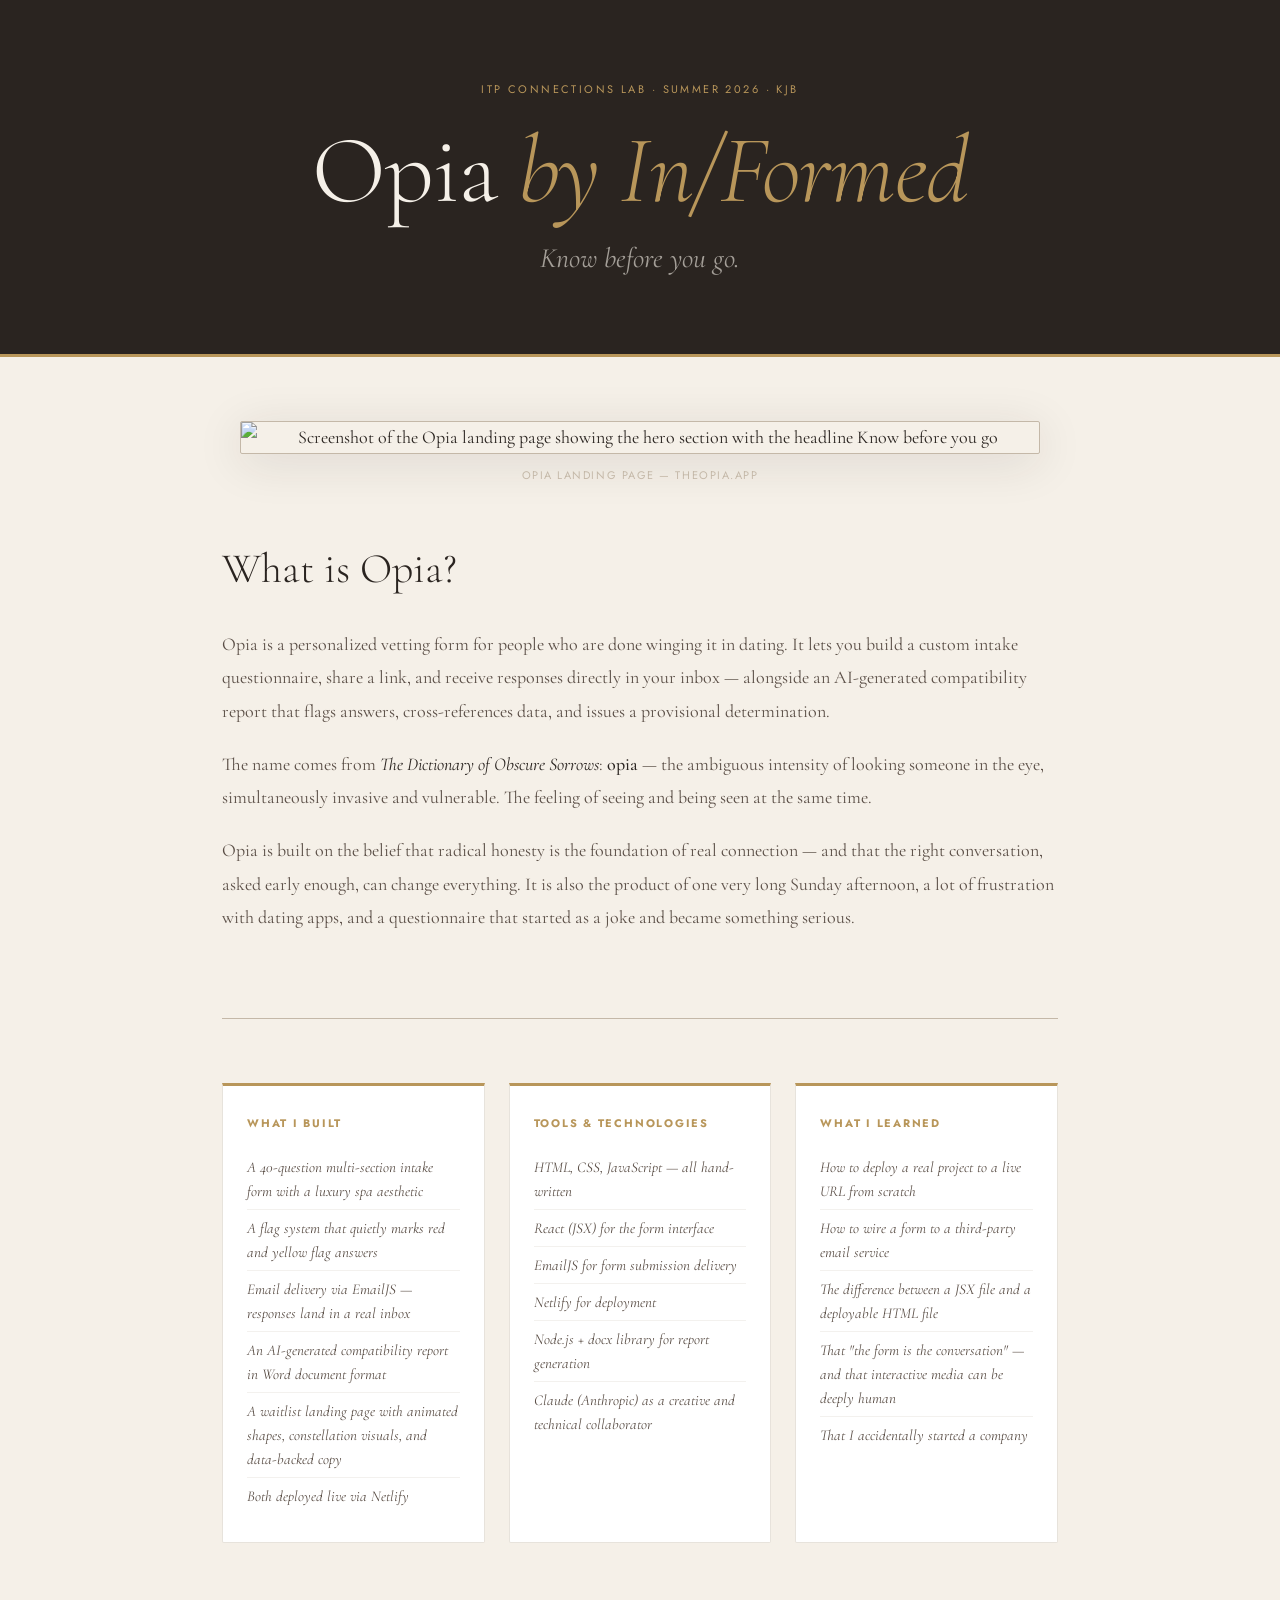
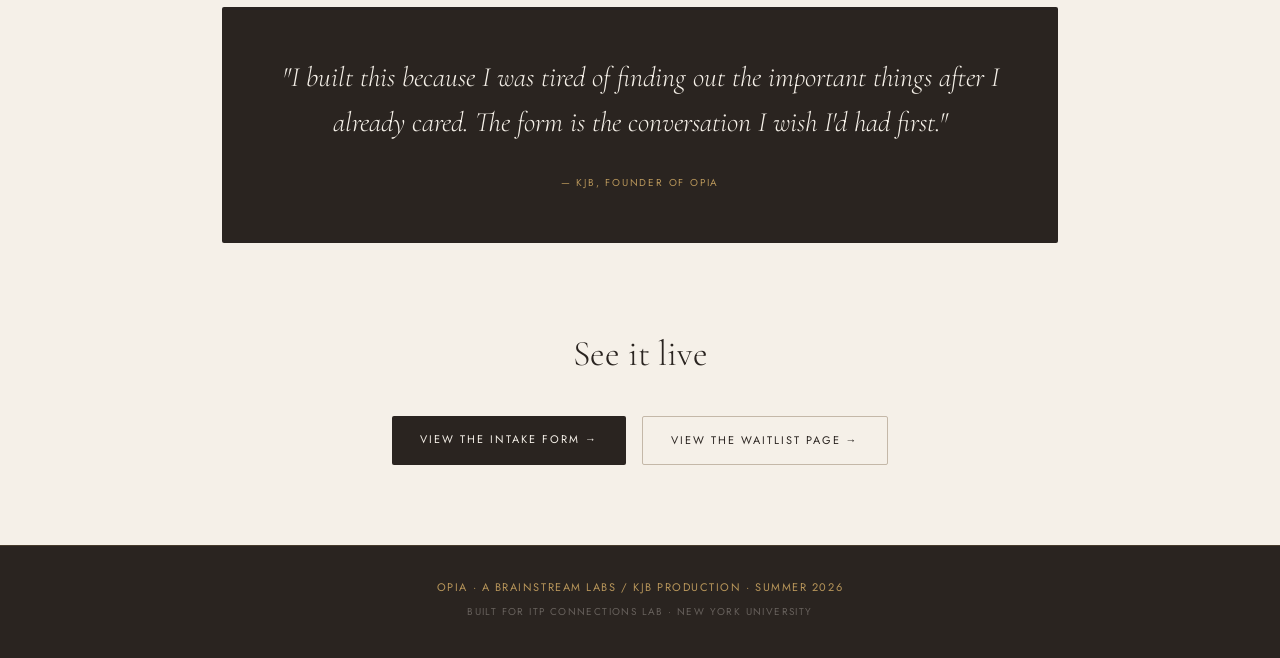
==== index.html @ a90a53f3 "Add files via upload" ====
<!DOCTYPE html>
<html lang="en">
<head>
  <meta charset="UTF-8" />
  <meta name="viewport" content="width=device-width, initial-scale=1.0" />
  <title>Opia — Project by KJB</title>
  <link rel="preconnect" href="https://fonts.googleapis.com" />
  <link href="https://fonts.googleapis.com/css2?family=Cormorant+Garamond:ital,wght@0,300;0,400;1,300;1,400&family=Jost:wght@300;400;500&display=swap" rel="stylesheet" />
  <link rel="stylesheet" href="style.css" />
</head>
<body>

  <header>
    <p class="eyebrow">ITP Connections Lab · Summer 2026 · KJB</p>
    <h1>Opia <em>by In/Formed</em></h1>
    <p class="tagline">Know before you go.</p>
  </header>

  <main>

    <section class="project-image">
      <img src="opia-screenshot.png" alt="Screenshot of the Opia landing page showing the hero section with the headline Know before you go" />
      <p class="caption">Opia landing page — theopia.app</p>
    </section>

    <section class="description">
      <h2>What is Opia?</h2>
      <p>
        Opia is a personalized vetting form for people who are done winging it in dating.
        It lets you build a custom intake questionnaire, share a link, and receive responses
        directly in your inbox — alongside an AI-generated compatibility report that flags
        answers, cross-references data, and issues a provisional determination.
      </p>
      <p>
        The name comes from <em>The Dictionary of Obscure Sorrows</em>: <strong>opia</strong> — 
        the ambiguous intensity of looking someone in the eye, simultaneously invasive and 
        vulnerable. The feeling of seeing and being seen at the same time.
      </p>
      <p>
        Opia is built on the belief that radical honesty is the foundation of real connection —
        and that the right conversation, asked early enough, can change everything.
        It is also the product of one very long Sunday afternoon, a lot of frustration with
        dating apps, and a questionnaire that started as a joke and became something serious.
      </p>
    </section>

    <section class="details">
      <div class="detail-card">
        <h3>What I built</h3>
        <ul>
          <li>A 40-question multi-section intake form with a luxury spa aesthetic</li>
          <li>A flag system that quietly marks red and yellow flag answers</li>
          <li>Email delivery via EmailJS — responses land in a real inbox</li>
          <li>An AI-generated compatibility report in Word document format</li>
          <li>A waitlist landing page with animated shapes, constellation visuals, and data-backed copy</li>
          <li>Both deployed live via Netlify</li>
        </ul>
      </div>

      <div class="detail-card">
        <h3>Tools & technologies</h3>
        <ul>
          <li>HTML, CSS, JavaScript — all hand-written</li>
          <li>React (JSX) for the form interface</li>
          <li>EmailJS for form submission delivery</li>
          <li>Netlify for deployment</li>
          <li>Node.js + docx library for report generation</li>
          <li>Claude (Anthropic) as a creative and technical collaborator</li>
        </ul>
      </div>

      <div class="detail-card">
        <h3>What I learned</h3>
        <ul>
          <li>How to deploy a real project to a live URL from scratch</li>
          <li>How to wire a form to a third-party email service</li>
          <li>The difference between a JSX file and a deployable HTML file</li>
          <li>That "the form is the conversation" — and that interactive media can be deeply human</li>
          <li>That I accidentally started a company</li>
        </ul>
      </div>
    </section>

    <section class="quote">
      <blockquote>
        "I built this because I was tired of finding out the important things
        after I already cared. The form is the conversation I wish I'd had first."
      </blockquote>
      <cite>— KJB, Founder of Opia</cite>
    </section>

    <section class="links">
      <h2>See it live</h2>
      <div class="link-row">
        <a href="https://kjbsuitorform.netlify.app/" target="_blank" class="btn">
          View the Intake Form →
        </a>
        <a href="https://getopia.app" target="_blank" class="btn btn-outline">
          View the Waitlist Page →
        </a>
      </div>
    </section>

  </main>

  <footer>
    <p>Opia · A Brainstream Labs / KJB Production · Summer 2026</p>
    <p class="footer-sub">Built for ITP Connections Lab · New York University</p>
  </footer>

</body>
</html>
---- style.css ----
/* ── OPIA — ITP Project Page ── */
/* KJB · Connections Lab · Summer 2026 */

:root {
  --cream: #F5F0E8;
  --cream-deep: #EDE5D8;
  --stone: #2A2420;
  --stone-mid: #5A4E46;
  --stone-light: #8A7E75;
  --stone-whisper: #C4B8A8;
  --gold: #B8965A;
  --rust: #9B6048;
  --sage: #6B7D6A;
}

/* ── RESET ── */
*, *::before, *::after {
  box-sizing: border-box;
  margin: 0;
  padding: 0;
}

/* ── BASE ── */
body {
  background: var(--cream);
  color: var(--stone);
  font-family: 'Cormorant Garamond', Georgia, serif;
  font-size: 18px;
  line-height: 1.7;
  -webkit-font-smoothing: antialiased;
}

/* ── HEADER ── */
header {
  background: var(--stone);
  color: var(--cream);
  padding: 80px 48px 72px;
  text-align: center;
  border-bottom: 3px solid var(--gold);
}

.eyebrow {
  font-family: 'Jost', sans-serif;
  font-size: 11px;
  letter-spacing: 0.22em;
  text-transform: uppercase;
  color: var(--gold);
  margin-bottom: 24px;
}

header h1 {
  font-family: 'Cormorant Garamond', serif;
  font-size: clamp(48px, 8vw, 96px);
  font-weight: 300;
  line-height: 1;
  letter-spacing: -0.01em;
  color: var(--cream);
  margin-bottom: 16px;
}

header h1 em {
  font-style: italic;
  color: var(--gold);
}

.tagline {
  font-family: 'Cormorant Garamond', serif;
  font-size: clamp(18px, 2.5vw, 28px);
  font-style: italic;
  color: rgba(245, 240, 232, 0.6);
}

/* ── MAIN ── */
main {
  max-width: 900px;
  margin: 0 auto;
  padding: 0 32px 80px;
}

/* ── PROJECT IMAGE ── */
.project-image {
  margin: 64px 0 48px;
  text-align: center;
}

.project-image img {
  width: 100%;
  max-width: 800px;
  border: 1px solid var(--stone-whisper);
  border-radius: 2px;
  display: block;
  margin: 0 auto 12px;
  box-shadow: 0 8px 48px rgba(42, 36, 32, 0.12);
}

.caption {
  font-family: 'Jost', sans-serif;
  font-size: 11px;
  letter-spacing: 0.14em;
  color: var(--stone-whisper);
  text-transform: uppercase;
}

/* ── DESCRIPTION ── */
.description {
  margin-bottom: 64px;
  padding-bottom: 64px;
  border-bottom: 1px solid var(--stone-whisper);
}

.description h2 {
  font-family: 'Cormorant Garamond', serif;
  font-size: clamp(28px, 4vw, 42px);
  font-weight: 300;
  color: var(--stone);
  margin-bottom: 24px;
}

.description p {
  font-size: 18px;
  line-height: 1.85;
  color: var(--stone-mid);
  margin-bottom: 20px;
}

.description p em {
  font-style: italic;
  color: var(--stone);
}

.description p strong {
  font-weight: 500;
  color: var(--stone);
}

/* ── DETAIL CARDS ── */
.details {
  display: grid;
  grid-template-columns: repeat(3, 1fr);
  gap: 24px;
  margin-bottom: 64px;
}

.detail-card {
  padding: 28px 24px;
  background: white;
  border: 1px solid rgba(196, 184, 168, 0.4);
  border-top: 3px solid var(--gold);
  border-radius: 0 0 2px 2px;
}

.detail-card h3 {
  font-family: 'Jost', sans-serif;
  font-size: 11px;
  letter-spacing: 0.16em;
  text-transform: uppercase;
  color: var(--gold);
  margin-bottom: 16px;
}

.detail-card ul {
  list-style: none;
  padding: 0;
}

.detail-card ul li {
  font-family: 'Cormorant Garamond', serif;
  font-size: 15px;
  line-height: 1.6;
  color: var(--stone-mid);
  padding: 6px 0;
  border-bottom: 1px solid rgba(196, 184, 168, 0.2);
  font-style: italic;
}

.detail-card ul li:last-child {
  border-bottom: none;
}

/* ── QUOTE ── */
.quote {
  background: var(--stone);
  padding: 48px 56px;
  margin-bottom: 64px;
  border-radius: 2px;
  text-align: center;
}

.quote blockquote {
  font-family: 'Cormorant Garamond', serif;
  font-size: clamp(20px, 2.5vw, 28px);
  font-style: italic;
  font-weight: 300;
  color: var(--cream);
  line-height: 1.6;
  margin-bottom: 20px;
}

.quote cite {
  font-family: 'Jost', sans-serif;
  font-size: 10px;
  letter-spacing: 0.18em;
  text-transform: uppercase;
  color: var(--gold);
  font-style: normal;
}

/* ── LINKS ── */
.links {
  text-align: center;
  padding-top: 16px;
}

.links h2 {
  font-family: 'Cormorant Garamond', serif;
  font-size: clamp(24px, 3.5vw, 36px);
  font-weight: 300;
  color: var(--stone);
  margin-bottom: 32px;
}

.link-row {
  display: flex;
  gap: 16px;
  justify-content: center;
  flex-wrap: wrap;
}

.btn {
  display: inline-block;
  padding: 14px 28px;
  background: var(--stone);
  color: var(--cream);
  font-family: 'Jost', sans-serif;
  font-size: 11px;
  letter-spacing: 0.18em;
  text-transform: uppercase;
  text-decoration: none;
  border-radius: 2px;
  transition: background 0.2s;
}

.btn:hover {
  background: var(--gold);
  color: var(--stone);
}

.btn-outline {
  background: transparent;
  color: var(--stone);
  border: 1px solid var(--stone-whisper);
}

.btn-outline:hover {
  background: var(--cream-deep);
  border-color: var(--gold);
  color: var(--gold);
}

/* ── FOOTER ── */
footer {
  background: var(--stone);
  color: var(--cream);
  padding: 32px 48px;
  text-align: center;
  border-top: 1px solid rgba(184, 150, 90, 0.2);
}

footer p {
  font-family: 'Jost', sans-serif;
  font-size: 11px;
  letter-spacing: 0.14em;
  color: var(--gold);
  text-transform: uppercase;
  margin-bottom: 6px;
}

.footer-sub {
  color: rgba(245, 240, 232, 0.3) !important;
  font-size: 10px !important;
}

/* ── MOBILE ── */
@media (max-width: 700px) {
  header { padding: 60px 24px 48px; }
  main { padding: 0 20px 60px; }
  .details { grid-template-columns: 1fr; }
  .quote { padding: 36px 28px; }
  .link-row { flex-direction: column; align-items: center; }
  .btn { width: 100%; max-width: 320px; text-align: center; }
  footer { padding: 28px 24px; }
}
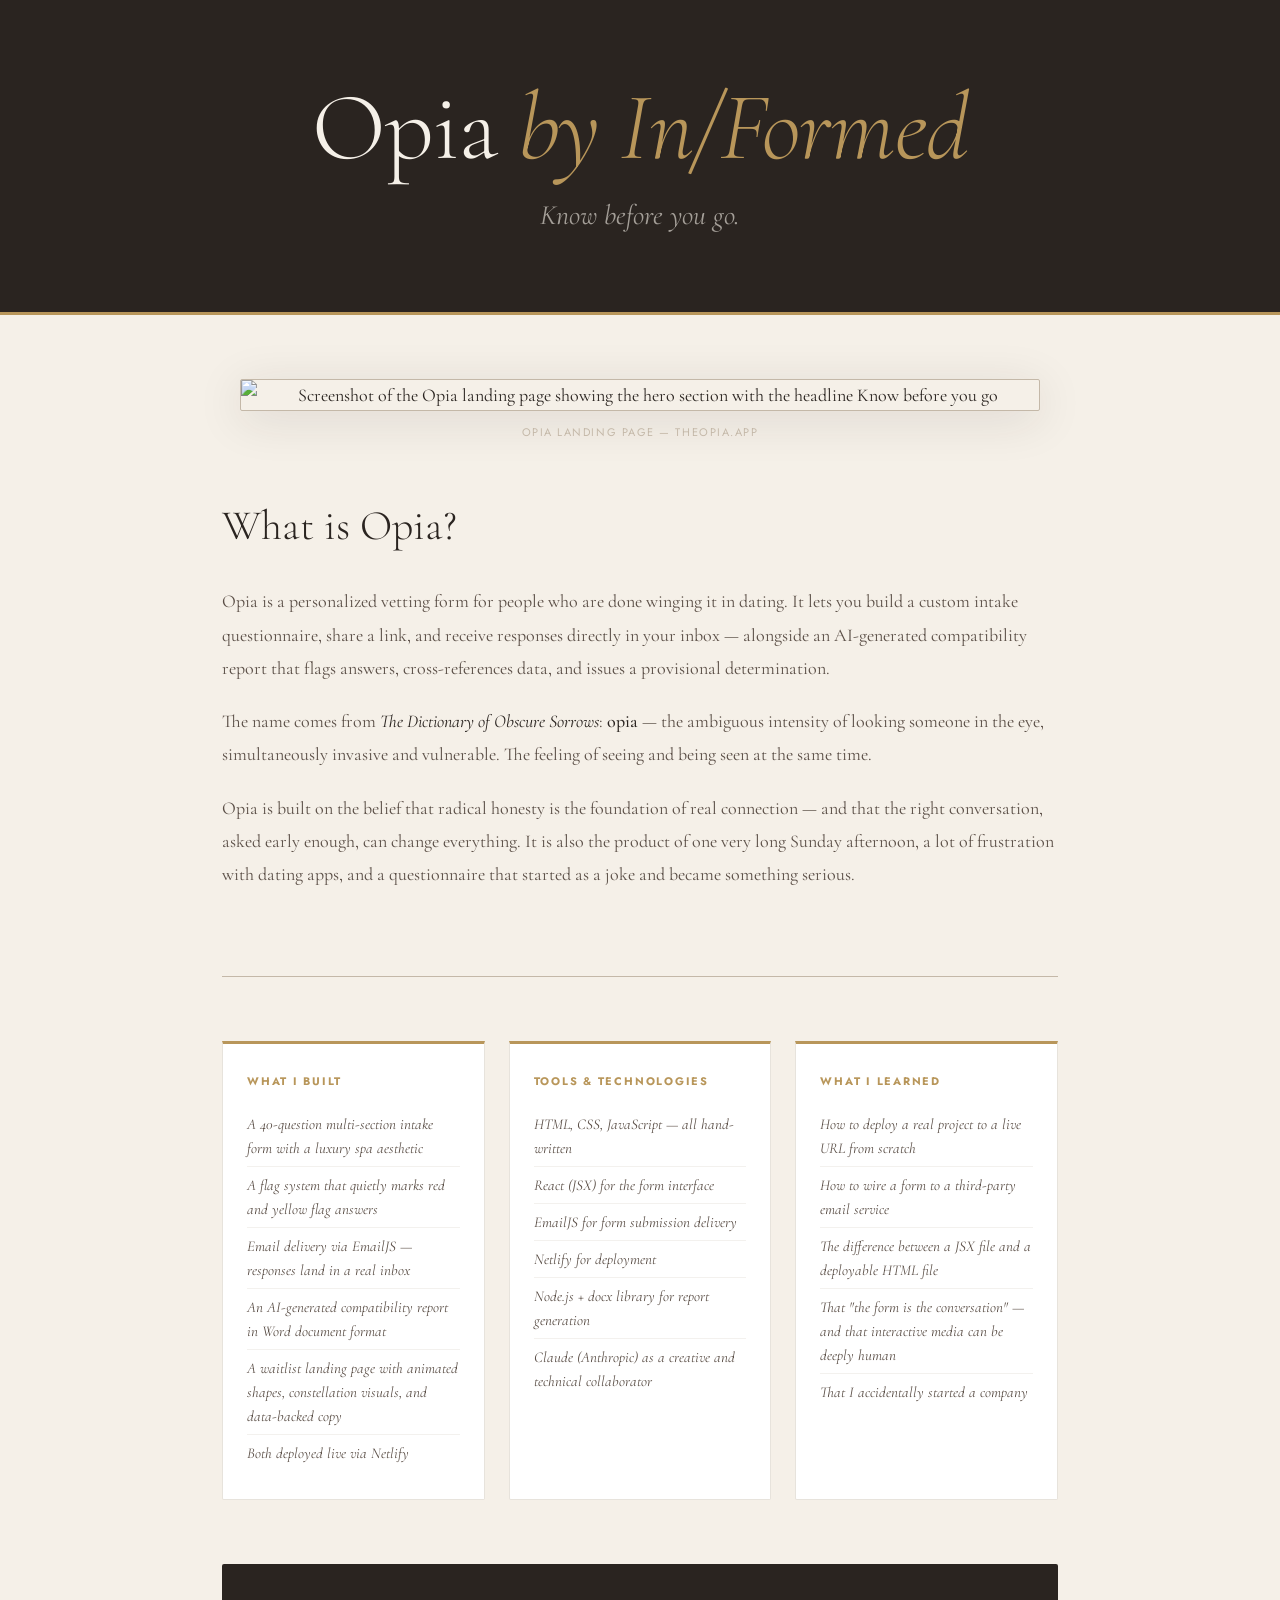
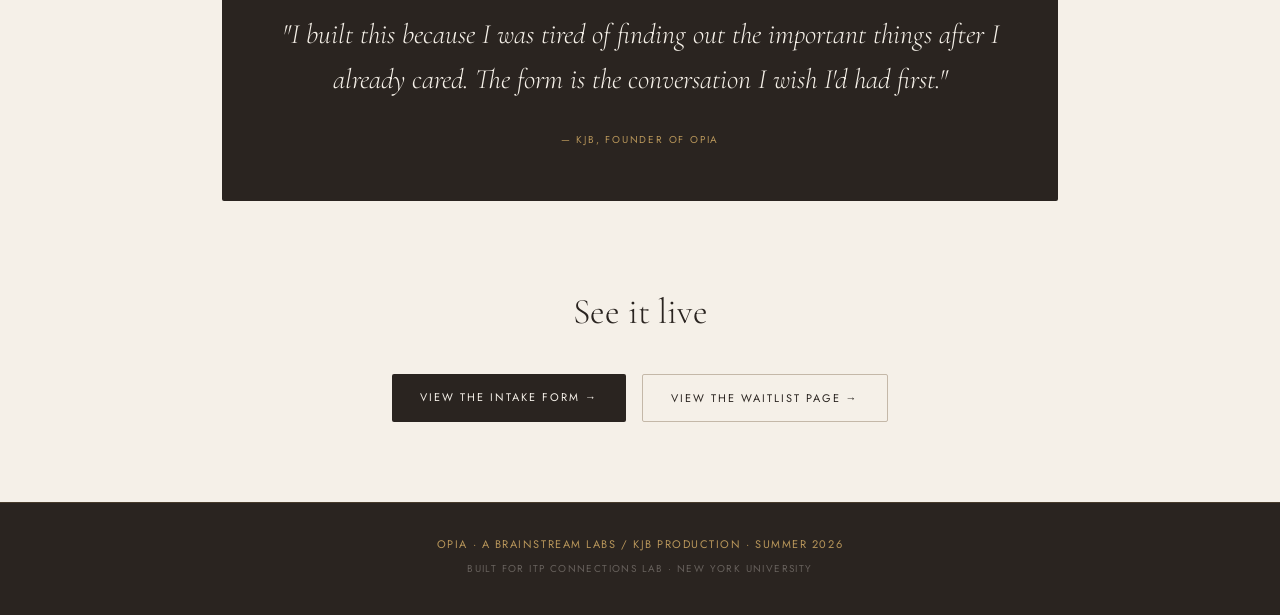
==== commit 59f85bf4: "Update index.html" ====
--- a/index.html
+++ b/index.html
@@ -11,7 +11,7 @@
 <body>
 
   <header>
-    <p class="eyebrow">ITP Connections Lab · Summer 2026 · KJB</p>
+
     <h1>Opia <em>by In/Formed</em></h1>
     <p class="tagline">Know before you go.</p>
   </header>
